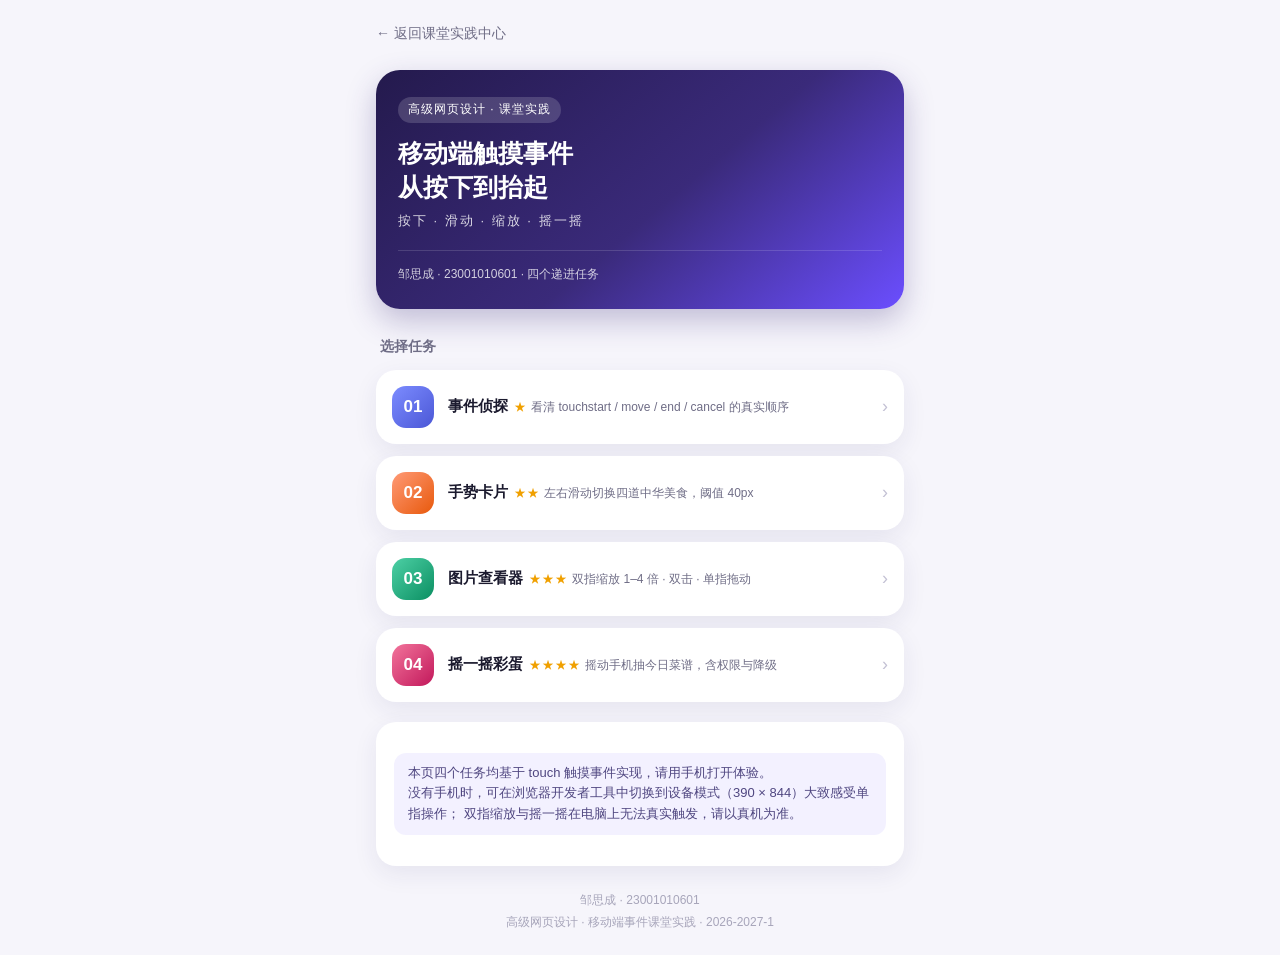
==== index.html @ fb915947 "feat: 新增课堂实践入口导航页" ====
<!-- 姓名：邹思成    学号：23001010601    任务：课堂实践入口导航页    日期：2026-11-16 -->
<!DOCTYPE html>
<html lang="zh-CN">
<head>
  <meta charset="UTF-8">
  <!-- ① 视口：不写会整体缩小 -->
  <meta name="viewport" content="width=device-width, initial-scale=1.0">
  <title>移动端触摸事件课堂实践 | 邹思成</title>
  <link rel="stylesheet" href="assets/css/wy-common.css">
  <style>
    .wy_hero {
      margin-top: 8px;
      padding: 26px 22px 24px;
      border-radius: 24px;
      background: linear-gradient(140deg, #241a4d 0%, #3a2a7a 55%, #6b4eff 100%);
      color: #fff;
      box-shadow: 0 12px 30px rgba(58, 42, 122, 0.28);
    }

    .wy_hero_tag {
      display: inline-block;
      padding: 3px 10px;
      border-radius: 999px;
      background: rgba(255, 255, 255, 0.16);
      font-size: 12px;
      letter-spacing: 1px;
    }

    .wy_hero_title {
      margin: 14px 0 6px;
      font-size: 25px;
      line-height: 1.35;
      font-weight: 800;
    }

    .wy_hero_desc {
      margin: 0;
      font-size: 13px;
      opacity: 0.82;
      letter-spacing: 2px;
    }

    .wy_hero_meta {
      margin-top: 18px;
      padding-top: 14px;
      border-top: 1px solid rgba(255, 255, 255, 0.18);
      font-size: 12px;
      opacity: 0.78;
    }

    .wy_section_title {
      margin: 26px 4px 12px;
      font-size: 14px;
      color: var(--wy_sub);
      font-weight: 600;
    }

    /* 任务卡：整块可点，按压有反馈 */
    .wy_task {
      display: flex;
      align-items: center;
      gap: 14px;
      padding: 16px;
      margin-bottom: 12px;
      border-radius: var(--wy_radius);
      background: var(--wy_card);
      box-shadow: var(--wy_shadow);
      text-decoration: none;
      color: inherit;
      /* 跳转类交互用 click 即可，这里只消掉 300ms 延迟 */
      touch-action: manipulation;
      transition: transform 0.12s ease, box-shadow 0.12s ease;
    }

    .wy_task:active {
      transform: scale(0.985);
      box-shadow: 0 4px 12px rgba(43, 32, 100, 0.06);
    }

    .wy_task_no {
      flex: 0 0 auto;
      width: 42px;
      height: 42px;
      border-radius: 14px;
      display: flex;
      align-items: center;
      justify-content: center;
      font-size: 17px;
      font-weight: 800;
      color: #fff;
    }

    .wy_task_no--1 { background: linear-gradient(135deg, #7c8cff, #4b57d6); }
    .wy_task_no--2 { background: linear-gradient(135deg, #ff9a76, #e8590c); }
    .wy_task_no--3 { background: linear-gradient(135deg, #4dd0a5, #0b8f62); }
    .wy_task_no--4 { background: linear-gradient(135deg, #f2749b, #c2185b); }

    .wy_task_body {
      flex: 1 1 auto;
      min-width: 0;
    }

    .wy_task_name {
      font-size: 15px;
      font-weight: 700;
    }

    .wy_task_star {
      margin-left: 6px;
      font-size: 12px;
      font-weight: 400;
      color: #f0a000;
      letter-spacing: 1px;
    }

    .wy_task_desc {
      margin-top: 2px;
      font-size: 12px;
      color: var(--wy_sub);
      overflow: hidden;
      text-overflow: ellipsis;
      white-space: nowrap;
    }

    .wy_task_arrow {
      flex: 0 0 auto;
      color: #c3c1d4;
      font-size: 18px;
    }
  </style>
</head>
<body>
  <div class="wy_page">

    <div class="wy_topbar">
      <a class="wy_back" href="#">← 返回课堂实践中心</a>
    </div>

    <div class="wy_hero">
      <span class="wy_hero_tag">高级网页设计 · 课堂实践</span>
      <h1 class="wy_hero_title">移动端触摸事件<br>从按下到抬起</h1>
      <p class="wy_hero_desc">按下 · 滑动 · 缩放 · 摇一摇</p>
      <div class="wy_hero_meta">邹思成 · 23001010601 · 四个递进任务</div>
    </div>

    <div class="wy_section_title">选择任务</div>

    <a class="wy_task" href="mobile-probe.html">
      <span class="wy_task_no wy_task_no--1">01</span>
      <span class="wy_task_body">
        <span class="wy_task_name">事件侦探<span class="wy_task_star">★</span></span>
        <span class="wy_task_desc">看清 touchstart / move / end / cancel 的真实顺序</span>
      </span>
      <span class="wy_task_arrow">›</span>
    </a>

    <a class="wy_task" href="mobile-gesture.html">
      <span class="wy_task_no wy_task_no--2">02</span>
      <span class="wy_task_body">
        <span class="wy_task_name">手势卡片<span class="wy_task_star">★★</span></span>
        <span class="wy_task_desc">左右滑动切换四道中华美食，阈值 40px</span>
      </span>
      <span class="wy_task_arrow">›</span>
    </a>

    <a class="wy_task" href="mobile-zoom.html">
      <span class="wy_task_no wy_task_no--3">03</span>
      <span class="wy_task_body">
        <span class="wy_task_name">图片查看器<span class="wy_task_star">★★★</span></span>
        <span class="wy_task_desc">双指缩放 1–4 倍 · 双击 · 单指拖动</span>
      </span>
      <span class="wy_task_arrow">›</span>
    </a>

    <a class="wy_task" href="mobile-sensor.html">
      <span class="wy_task_no wy_task_no--4">04</span>
      <span class="wy_task_body">
        <span class="wy_task_name">摇一摇彩蛋<span class="wy_task_star">★★★★</span></span>
        <span class="wy_task_desc">摇动手机抽今日菜谱，含权限与降级</span>
      </span>
      <span class="wy_task_arrow">›</span>
    </a>

    <div class="wy_card" style="margin-top: 20px;">
      <p class="wy_hint">
        本页四个任务均基于 touch 触摸事件实现，请用手机打开体验。<br>
        没有手机时，可在浏览器开发者工具中切换到设备模式（390 × 844）大致感受单指操作；
        双指缩放与摇一摇在电脑上无法真实触发，请以真机为准。
      </p>
    </div>

    <div class="wy_footer">
      邹思成 · 23001010601<br>
      高级网页设计 · 移动端事件课堂实践 · 2026-2027-1
    </div>

  </div>
</body>
</html>
---- assets/css/wy-common.css ----
/* ==========================================================================
   姓名：邹思成    学号：23001010601
   文件：wy-common.css（公共样式）
   说明：只放全站通用的重置、排版、按钮与提示条。
        触摸手势相关样式（如 touch-action）一律写在各自页面里，
        绝不加在 body 上，避免整页无法滚动。
   ========================================================================== */

/* ① 全局去掉点击灰块（iOS / 安卓都认） */
* {
  -webkit-tap-highlight-color: transparent;
  box-sizing: border-box;
}

:root {
  --wy_bg: #f6f5fb;
  --wy_card: #ffffff;
  --wy_text: #1b1a2e;
  --wy_sub: #6f6d86;
  --wy_line: #e6e4f0;
  --wy_main: #6b4eff;
  --wy_main_deep: #4a2fe0;
  --wy_radius: 20px;
  --wy_shadow: 0 8px 24px rgba(43, 32, 100, 0.08);
}

html,
body {
  margin: 0;
  padding: 0;
}

body {
  background: var(--wy_bg);
  color: var(--wy_text);
  font-family: -apple-system, BlinkMacSystemFont, "PingFang SC",
    "Hiragino Sans GB", "Microsoft YaHei", sans-serif;
  font-size: 15px;
  line-height: 1.65;
  /* 让页面在 iPhone 上不被底部小黑条挡住 */
  padding-bottom: calc(16px + env(safe-area-inset-bottom));
  -webkit-font-smoothing: antialiased;
}

.wy_page {
  max-width: 560px;
  margin: 0 auto;
  padding: 0 16px;
}

/* 顶部返回条 */
.wy_topbar {
  display: flex;
  align-items: center;
  gap: 8px;
  padding: 12px 0 6px;
}

.wy_back {
  display: inline-flex;
  align-items: center;
  min-height: 44px;
  color: var(--wy_sub);
  text-decoration: none;
  font-size: 14px;
  /* 消除历史 300ms 点击延迟 */
  touch-action: manipulation;
}

.wy_back:active {
  color: var(--wy_main);
}

/* 页面主标题 */
.wy_title {
  margin: 8px 0 4px;
  font-size: 24px;
  line-height: 1.3;
  letter-spacing: 0.5px;
}

.wy_subtitle {
  margin: 0 0 18px;
  color: var(--wy_sub);
  font-size: 14px;
}

/* 卡片 */
.wy_card {
  background: var(--wy_card);
  border-radius: var(--wy_radius);
  box-shadow: var(--wy_shadow);
  padding: 18px;
  margin-bottom: 16px;
}

.wy_card_title {
  margin: 0 0 10px;
  font-size: 16px;
  font-weight: 700;
}

/* 按钮：移动端最小触控区 44px */
.wy_btn {
  display: inline-flex;
  align-items: center;
  justify-content: center;
  min-height: 44px;
  padding: 0 20px;
  border: 0;
  border-radius: 999px;
  background: var(--wy_main);
  color: #fff;
  font-size: 15px;
  font-family: inherit;
  font-weight: 600;
  cursor: pointer;
  touch-action: manipulation;
  transition: background 0.2s, transform 0.1s;
}

/* 手指没有悬停态，按压反馈统一用 :active */
.wy_btn:active {
  background: var(--wy_main_deep);
  transform: scale(0.97);
}

.wy_btn--ghost {
  background: rgba(107, 78, 255, 0.1);
  color: var(--wy_main);
}

.wy_btn--ghost:active {
  background: rgba(107, 78, 255, 0.2);
  color: var(--wy_main_deep);
}

/* 提示条 */
.wy_hint {
  display: block;
  padding: 10px 14px;
  border-radius: 12px;
  background: rgba(107, 78, 255, 0.08);
  color: #4f4680;
  font-size: 13px;
  line-height: 1.6;
}

.wy_hint--warn {
  background: rgba(255, 138, 0, 0.12);
  color: #8a4b00;
}

/* 页脚署名 */
.wy_footer {
  margin: 24px 0 6px;
  text-align: center;
  color: #a7a5ba;
  font-size: 12px;
  line-height: 1.8;
}

/* 通用工具类 */
.wy_hidden {
  display: none !important;
}
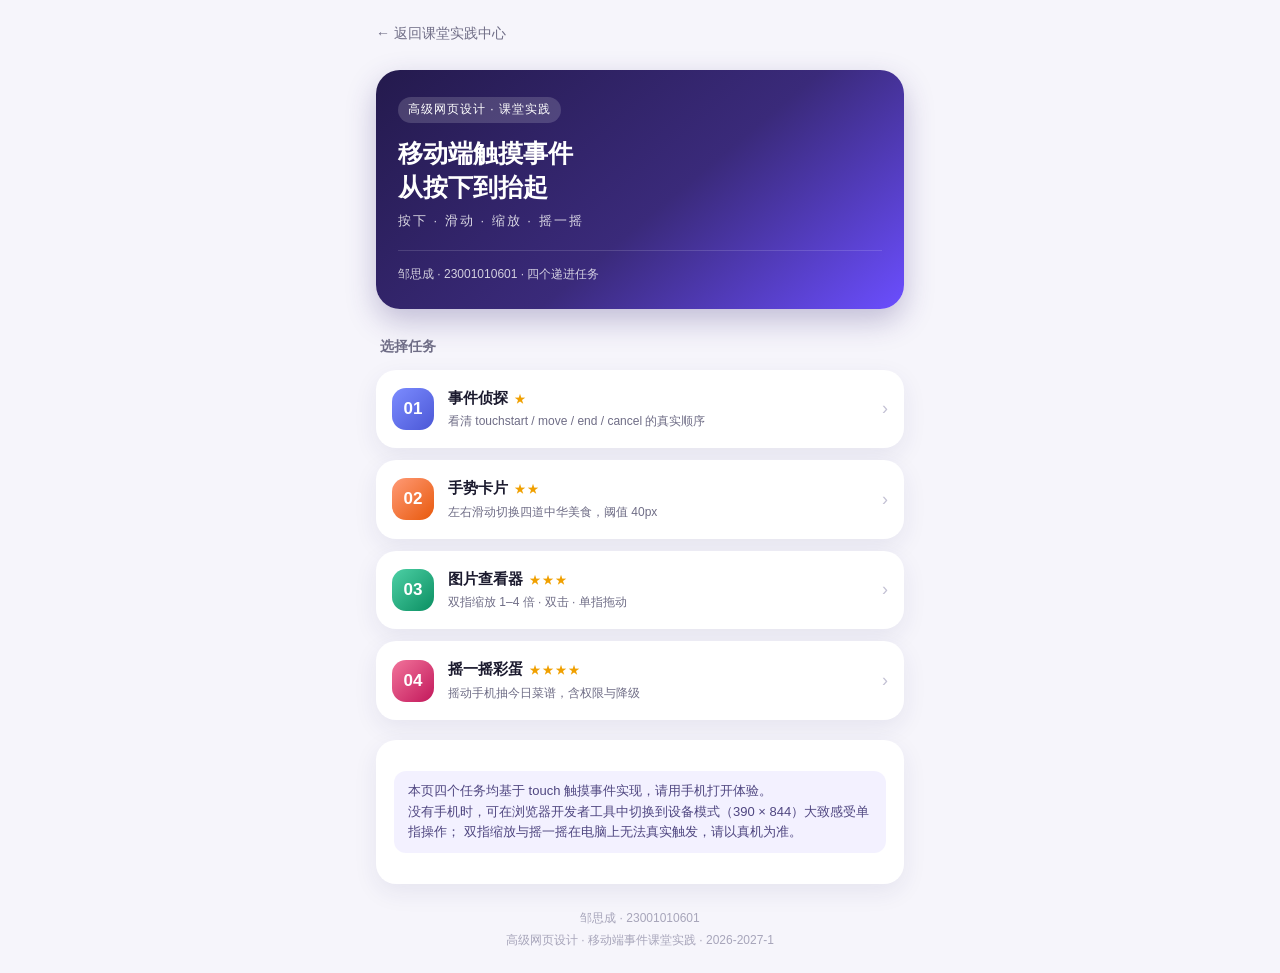
==== commit 203c90e3: "fix: 修复入口页任务卡布局与查看器缩放锚点问题" ====
--- a/index.html
+++ b/index.html
@@ -101,6 +101,8 @@
     }
 
     .wy_task_name {
+      /* 父级是 flex 里的 span，这里必须块级化，否则菜名和描述会挤在同一行 */
+      display: block;
       font-size: 15px;
       font-weight: 700;
     }
@@ -114,6 +116,7 @@
     }
 
     .wy_task_desc {
+      display: block;
       margin-top: 2px;
       font-size: 12px;
       color: var(--wy_sub);
